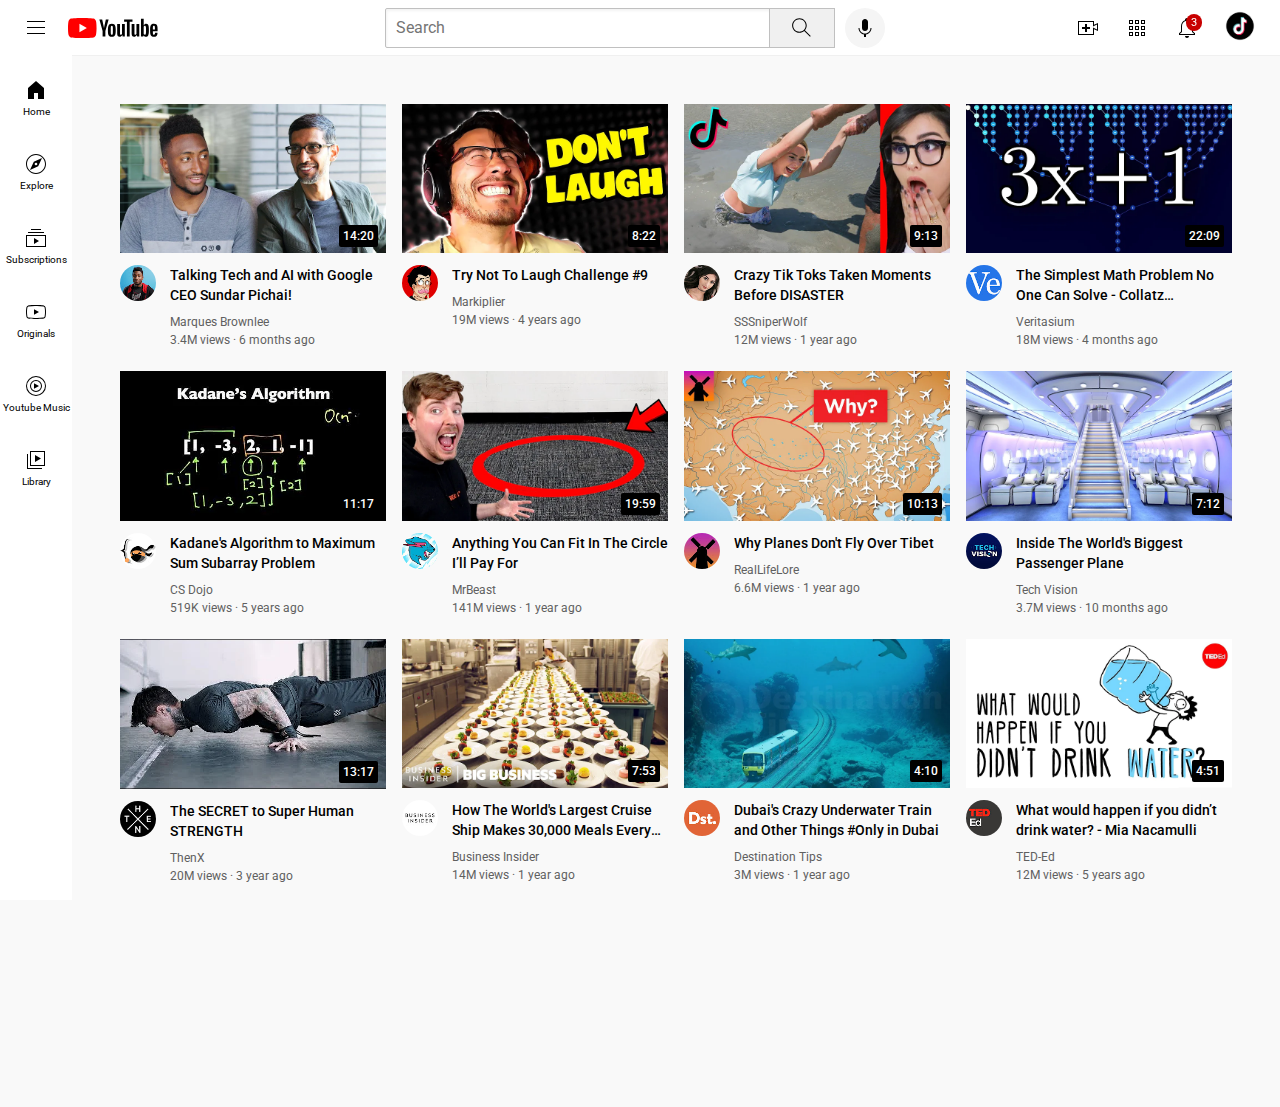
==== index.html @ 4697bb79 "Renamed index.html" ====
<!DOCTYPE html>
<html>
  <head>
    <meta charset="utf-8">
    <title>Youtube.com</title>
    <meta name="viewport" content="width=device-width, initial-scale=1, shrink-to-fit=no">
    <link rel="stylesheet" href="styles/general.css">
    <link rel="stylesheet" href="styles/header.css">
    <link rel="stylesheet" href="styles/video.css">
    <link rel="stylesheet" href="styles/sidebar.css">

    <link rel="preconnect" href="https://fonts.googleapis.com">
    <link rel="preconnect" href="https://fonts.gstatic.com" crossorigin>
    <link href="https://fonts.googleapis.com/css2?family=Montserrat:wght@700&family=Permanent+Marker&family=Roboto:ital,wght@0,100;0,300;0,400;0,500;0,700;0,900;1,100;1,300;1,400;1,500;1,700;1,900&display=swap" rel="stylesheet">
    <style>
    </style>
  </head>
  
  <body>
    <header class="header">
      <div class="left-section">
        <img class="hamburger-menu"src="header/hamburger-menu.svg">
        <img class="youtube-logo"src="header/youtube-logo.svg">
      </div>
      <div class="middle-section">
        <input class="search-bar"type="textbox" placeholder="Search">
        <button class="search-button">
          <img class="search-icon" src="header/search.svg">
          <div class="tooltip">Search</div>
        </button>
        <button class="voice-search-button">
          <img class="voice-search-icon"src="header/voice-search-icon.svg">
          <div class="tooltip">Search with your voice</div>
        </button>
      </div>
      <div class="right-section">
        <div class="upload-icon-container">
         <img class="upload-icon"src="header/upload.svg">
         <div class="tooltip">Create</div>
        </div>
        <div class="youtube-apps-container">
          <img class="youtube-icon"src="header/youtube-apps.svg">
          <div class="tooltip">Youtube Apps</div>
        </div>
        <div class="notifications-container">
            <div class="notif-container">
              <img class="notification-icon"src="header/notifications.svg">
              <div class="tooltip">Notifications</div>
            </div>
          <div class="notification-count">3</div>
        </div>
        <div class="profile-container">
          <a href="https://www.youtube.com/@tiktok" target="_blank">
            <img class="my-profile-icon"src="profiles/tiktok-profile.avif">
          </a>
          <div class="tooltip">My profile</div>
        </div>
    </header>

    <nav class="sidebar">
      <div class="sidebar-link">
        <img src="sidebar/home.svg">
        <div class="sidebar-icon-name">Home</div>
      </div> 
      <div class="sidebar-link">
        <img src="sidebar/explore.svg">
        <div class="sidebar-icon-name">Explore</div>
      </div> 
      <div class="sidebar-link">
        <img src="sidebar/subscriptions.svg">
        <div class="sidebar-icon-name">Subscriptions</div>
      </div> 
      <div class="sidebar-link">
        <img src="sidebar/originals.svg">
        <div class="sidebar-icon-name">Originals</div>
      </div> 
      <div class="sidebar-link">
        <img src="sidebar/youtube-music.svg">
        <div class="sidebar-icon-name">Youtube Music</div>
      </div> 
      <div class="sidebar-link">
        <img src="sidebar/library.svg">
        <div class="sidebar-icon-name">Library</div>
      </div> 
    </nav>

    <main>
      <section class="video-grid">
        <div class="video-preview">
          <div class="thumbnail-row">
            <a href="https://www.youtube.com/watch?v=n2RNcPRtAiY" target="_blank">
                <img class="thumbnail" src="thumbnails/thumbnail-1.webp">
              <div class="video-time">14:20</div>
            </a>  
          </div> 
          <div class="video-info-grid">
            <div class="channel-picture">
              <a href="https://www.youtube.com/c/mkbhd" target="_blank">
                <img class="profile-picture"src="profiles/channel-1.jpeg"> 
              </a>
            </div>
            <div class="video-info">
    
              <p class="video-title">
                <a href="https://www.youtube.com/watch?v=n2RNcPRtAiY" target="_blank">
                  Talking Tech and AI with Google CEO Sundar Pichai!
                </a> 
              </p>
    
              <p class="video-author"> Marques Brownlee</p>
    
              <p class="video-stats">3.4M views · 6 months ago</p>
              
            </div>
          </div>
        </div> 
    
        <div class="video-preview">
          <div class="thumbnail-row">
            <a href="https://www.youtube.com/watch?v=mP0RAo9SKZk" target="_blank">
                <img class="thumbnail" src="thumbnails/thumbnail-2.webp">
              <div class="video-time">8:22</div>
            </a> 
          </div> 
          <div class="video-info-grid">
            <div class="channel-picture">
              <a href="https://www.youtube.com/c/markiplier" target="_blank">
                <img class="profile-picture"src="profiles/channel-2.jpeg"> 
              </a>
            </div>
            <div class="video-info">
    
              <p class="video-title">
                <a href="https://www.youtube.com/watch?v=mP0RAo9SKZk" target="_blank">
                  Try Not To Laugh Challenge #9
                </a> 
              </p>
    
              <p class="video-author"> Markiplier</p>
    
              <p class="video-stats">19M views · 4 years ago</p>
              
            </div>
          </div>
        </div> 
    
        <div class="video-preview">
          <div class="thumbnail-row">
            <a href="https://www.youtube.com/watch?v=FgjPQQeTh1w" target="_blank">
                <img class="thumbnail" src="thumbnails/thumbnail-3.webp">
                <div class="video-time">9:13</div>
            </a>    
          </div> 
          <div class="video-info-grid">
            <div class="channel-picture">
              <a href="https://www.youtube.com/user/SSSniperWolf" target="_blank">
                <img class="profile-picture"src="profiles/channel-3.jpeg">
              </a> 
            </div>
            <div class="video-info">
              
              <p class="video-title">
                <a href="https://www.youtube.com/watch?v=FgjPQQeTh1w" target="_blank">
                  Crazy Tik Toks Taken Moments Before DISASTER
                </a>
              </p>
    
              <p class="video-author"> SSSniperWolf</p>
    
              <p class="video-stats">12M views · 1 year ago</p>
              
            </div>
          </div>
        </div> 
    
        <div class="video-preview">
          <div class="thumbnail-row">
            <a href="https://www.youtube.com/watch?v=094y1Z2wpJg" target="_blank">
                <img class="thumbnail" src="thumbnails/thumbnail-4.webp">
                <div class="video-time">22:09</div>
            </a>    
          </div> 
          <div class="video-info-grid">
            <div class="channel-picture">
              <a href="https://www.youtube.com/c/veritasium" target="_blank">
                <img class="profile-picture"src="profiles/channel-4.jpeg"> 
              </a> 
            </div>
            <div class="video-info">
              
              <p class="video-title">
                <a href="https://www.youtube.com/watch?v=094y1Z2wpJg" target="_blank">
                  The Simplest Math Problem No One Can Solve - Collatz Conjecture
                </a>
              </p>

              <p class="video-author"> Veritasium</p>
    
              <p class="video-stats">18M views · 4 months ago</p>
              
            </div>
          </div>
        </div> 

        <div class="video-preview">
          <div class="thumbnail-row">
            <a href="https://www.youtube.com/watch?v=86CQq3pKSUw" target="_blank">
                <img class="thumbnail" src="thumbnails/thumbnail-5.webp">
                <div class="video-time">11:17</div>
            </a>    
          </div> 
          <div class="video-info-grid">
            <div class="channel-picture">
              <a href="https://www.youtube.com/c/CSDojo" target="_blank">
                <img class="profile-picture"src="profiles/channel-5.jpeg"> 
              </a> 
            </div>
            <div class="video-info">
              
              <p class="video-title">
                <a href="https://www.youtube.com/watch?v=86CQq3pKSUw" target="_blank">
                  Kadane's Algorithm to Maximum Sum Subarray Problem
                </a>
              </p>
    
              <p class="video-author">CS Dojo</p>
    
              <p class="video-stats">519K views · 5 years ago</p>
              
            </div>
          </div>
        </div> 
    
        <div class="video-preview">
          <div class="thumbnail-row">
            <a href="https://www.youtube.com/watch?v=yXWw0_UfSFg" target="_blank">
                <img class="thumbnail" src="thumbnails/thumbnail-6.webp">
                <div class="video-time">19:59</div>
            </a>    
          </div> 
          <div class="video-info-grid">
            <div class="channel-picture">
              <a href="https://www.youtube.com/channel/UCX6OQ3DkcsbYNE6H8uQQuVA" target="_blank">
                <img class="profile-picture"src="profiles/channel-6.jpeg"> 
              </a> 
            </div>
            <div class="video-info">
              
              <p class="video-title">
                <a href="https://www.youtube.com/watch?v=yXWw0_UfSFg" target="_blank">
                  Anything You Can Fit In The Circle I’ll Pay For
                </a>
              </p>
    
              <p class="video-author">MrBeast</p>
    
              <p class="video-stats">141M views · 1 year ago</p>
              
            </div>
          </div>
        </div> 

        <div class="video-preview">
          <div class="thumbnail-row">
            <a href="https://www.youtube.com/watch?v=fNVa1qMbF9Y" target="_blank">
                <img class="thumbnail" src="thumbnails/thumbnail-7.webp">
                <div class="video-time">10:13</div>
            </a>    
          </div> 
          <div class="video-info-grid">
            <div class="channel-picture">
              <a href="https://www.youtube.com/channel/UCP5tjEmvPItGyLhmjdwP7Ww" target="_blank">
                <img class="profile-picture"src="profiles/channel-7.jpeg"> 
              </a> 
            </div>
            <div class="video-info">
              
              <p class="video-title">
                <a href="https://www.youtube.com/watch?v=fNVa1qMbF9Y" target="_blank">
                  Why Planes Don't Fly Over Tibet
                </a>
              </p>
    
              <p class="video-author">RealLifeLore</p>
    
              <p class="video-stats">6.6M views · 1 year ago</p>
              
            </div>
          </div>
        </div> 

        <div class="video-preview">
          <div class="thumbnail-row">
            <a href="https://www.youtube.com/watch?v=lFm4EM1juls" target="_blank">
                <img class="thumbnail" src="thumbnails/thumbnail-8.webp">
                <div class="video-time">7:12</div>
            </a>    
          </div> 
          <div class="video-info-grid">
            <div class="channel-picture">
              <a href="https://www.youtube.com/channel/UCHAK6CyegY22Zj2GWrcaIxg" target="_blank">
                <img class="profile-picture"src="profiles/channel-8.jpeg"> 
              </a> 
            </div>
            <div class="video-info">
              
              <p class="video-title">
                <a href="https://www.youtube.com/watch?v=lFm4EM1juls" target="_blank">
                  Inside The World's Biggest Passenger Plane
                </a>
              </p>
    
              <p class="video-author">Tech Vision</p>
    
              <p class="video-stats">3.7M views · 10 months ago</p>
              
            </div>
          </div>
        </div> 

        <div class="video-preview">
          <div class="thumbnail-row">
            <a href="https://www.youtube.com/watch?v=ixmxOlcrlUc" target="_blank">
                <img class="thumbnail" src="thumbnails/thumbnail-9.webp">
                <div class="video-time">13:17</div>
            </a>    
          </div> 
          <div class="video-info-grid">
            <div class="channel-picture">
              <a href="https://www.youtube.com/c/OFFICIALTHENXSTUDIOS" target="_blank">
                <img class="profile-picture"src="profiles/channel-9.jpeg"> 
              </a> 
            </div>
            <div class="video-info">
              
              <p class="video-title">
                <a href="https://www.youtube.com/watch?v=ixmxOlcrlUc" target="_blank">
                  The SECRET to Super Human STRENGTH
                </a>
              </p>
    
              <p class="video-author">ThenX</p>
    
              <p class="video-stats">20M views · 3 year ago</p>
              
            </div>
          </div>
        </div> 

        <div class="video-preview">
          <div class="thumbnail-row">
            <a href="https://www.youtube.com/watch?v=R2vXbFp5C9o" target="_blank">
                <img class="thumbnail" src="thumbnails/thumbnail-10.webp">
                <div class="video-time">7:53</div>
            </a>    
          </div> 
          <div class="video-info-grid">
            <div class="channel-picture">
              <a href="https://www.youtube.com/user/businessinsider" target="_blank">
                <img class="profile-picture"src="profiles/channel-10.jpeg"> 
              </a> 
            </div>
            <div class="video-info">
              
              <p class="video-title">
                <a href="https://www.youtube.com/watch?v=R2vXbFp5C9o" target="_blank">
                  How The World's Largest Cruise Ship Makes 30,000 Meals Every Day
                </a>
              </p>
    
              <p class="video-author">Business Insider</p>
    
              <p class="video-stats">14M views · 1 year ago</p>
              
            </div>
          </div>
        </div> 

        <div class="video-preview">
          <div class="thumbnail-row">
            <a href="https://www.youtube.com/watch?v=0nZuYyXET3s" target="_blank">
                <img class="thumbnail" src="thumbnails/thumbnail-11.webp">
                <div class="video-time">4:10</div>
            </a>    
          </div> 
          <div class="video-info-grid">
            <div class="channel-picture">
              <a href="https://www.youtube.com/c/Destinationtips" target="_blank">
                <img class="profile-picture"src="profiles/channel-11.jpeg"> 
              </a> 
            </div>
            <div class="video-info">
              
              <p class="video-title">
                <a href="https://www.youtube.com/watch?v=0nZuYyXET3s" target="_blank">
                  Dubai's Crazy Underwater Train and Other Things #Only in Dubai
                </a>
              </p>
    
              <p class="video-author">Destination Tips</p>
    
              <p class="video-stats">3M views · 1 year ago</p>
              
            </div>
          </div>
        </div> 

        <div class="video-preview">
          <div class="thumbnail-row">
            <a href="https://www.youtube.com/watch?v=9iMGFqMmUFs" target="_blank">
                <img class="thumbnail" src="thumbnails/thumbnail-12.webp">
                <div class="video-time">4:51</div>
            </a>    
          </div> 
          <div class="video-info-grid">
            <div class="channel-picture">
              <a href="hhttps://www.youtube.com/teded" target="_blank">
                <img class="profile-picture"src="profiles/channel-12.jpeg"> 
              </a> 
            </div>
            <div class="video-info">
              
              <p class="video-title">
                <a href="https://www.youtube.com/watch?v=9iMGFqMmUFs" target="_blank">
                  What would happen if you didn’t drink water? - Mia Nacamulli
                </a>
              </p>
    
              <p class="video-author">TED-Ed</p>
    
              <p class="video-stats">12M views · 5 years ago</p>
              
            </div>
          </div>
        </div> 

      </section>
    </main>

    <footer class="footer"></footer>
  </body>
</html>
---- styles/general.css ----
p{
  font-family: "Roboto", Arial;
  margin-top: 0px;
  margin-bottom: 0px;
}

body{
  margin: 0;
  padding-top: 80px;
  padding-left: 96px;
  padding-right: 24px;

  background-color: rgb(249, 249, 249);

  /* height: 1500px; Remove this at the end */
}

.footer{
  height: 200px; /* Makes space at the bottom */
}
---- styles/header.css ----
.header{
  height: 55px;

  display: flex;
  flex-direction: row;
  justify-content: space-between;

  position: fixed;
  top: 0;
  left: 0;
  right: 0;
  z-index: 100;

  background-color: white;
  border-bottom-width: 1px;
  border-bottom-style: solid;
  border-bottom-color: rgb(240, 240, 240);
}

                             /* LEFT HEADER SECTION */

.left-section{
  display: flex;
  /* background-color: lightblue; */
  align-items: center;
}

.hamburger-menu {
  height: 24px;
  margin-left: 24px; 
  margin-right: 20px;
}

.youtube-logo {
  height: 20px;
}

                            /* MIDDLE HEADER SECTION */
.middle-section{
  /* background-color: lightpink; */
  flex: 1;
  margin-left: 70px;
  margin-right: 35px;
  max-width: 500px;
  display: flex;
  align-items: center;
}

.search-bar{
  flex: 1;
  height: 36px;
  padding-left: 10px;
  font-size: 16px;
  border-width: 1px;
  border-style: solid;
  border-color:  rgb(192, 192, 192);
  border-radius: 2px;
  box-shadow: inset 1px 2px 3px rgba(0, 0, 0, 0.05);
  width: 0;
}

.search-bar::placeholder{
  font-family: "Roboto", Arial;
  font-size: 16px;
}

.search-button{
  height: 40px;
  width: 66px;
  background-color: rgb(240, 240, 240);
  border-width: 1px;
  border-style: solid;
  border-color: rgb(192, 192, 192);
  margin-left: -2px;
  margin-right: 10px;
}

.search-button,
.voice-search-button {
  display: flex;
  justify-content: center;
  align-items: center;
  position: relative;
}

.search-button .tooltip,
.voice-search-button .tooltip{
  position: absolute;
  background-color: grey;
  color: white;
  padding: 4px 8px 4px 8px;
  border-radius: 2px;
  font-size: 12px;
  font-family: "Roboto", Arial;

  bottom: -30px;
  opacity: 0;
  transition: opacity 0.15s;

  pointer-events: none; /* Avoids triggering via tooltip hover */
  white-space: nowrap; /* Avoids block the html element */
}

.search-button:hover .tooltip,
.voice-search-button:hover .tooltip{
  opacity: 1;
}

.search-icon{
  height: 25px;
  /* margin-top: 4px; */
}

.voice-search-button{
  height: 40px;
  width: 40px;
  border-radius: 20px;
  background-color: rgb(245, 245, 245);
  border-style: none;
}

.voice-search-icon{
  height: 24px;
  /* margin-top: 4px; */
}

                          /* RIGHT HEADER SECTION */
.right-section{
  width: 180px;
  margin-right: 24px;
  display: flex;
  align-items: center;
  justify-content: space-between;
  /* background: lightpink; */
  flex-shrink: 0;
}

.upload-icon{
  height: 24px;
}

.youtube-icon{
  height: 24px;
}

.notification-icon{
  height: 24px;
}

.notifications-container{
  position: relative;
}

.notification-count{
  position: absolute;
  top: -2px;
  right: -3px;
  color: white;
  background-color: rgb(200, 0, 0);

  font-family: "Roboto", Arial;
  font-size: 11px;
  padding-left: 5px;
  padding-right: 5px;
  padding-top: 2px;
  padding-bottom: 2px;

  border-radius: 10px;
}


.my-profile-icon{
  height: 32px;
  border-radius: 16px;
}

.upload-icon-container,
.youtube-apps-container,
.notif-container,
.profile-container{
  display: flex;
  justify-content: center;
  align-items: center;
  position: relative;
}

.upload-icon-container .tooltip,
.youtube-apps-container .tooltip,
.notif-container .tooltip,
.profile-container .tooltip{
  position: absolute;
  background-color: grey;
  color: white;
  padding: 4px 8px 4px 8px;
  border-radius: 2px;
  font-size: 12px;
  font-family: "Roboto", Arial;

  bottom: -30px;
  opacity: 0;
  transition: opacity 0.15s;

  pointer-events: none; /* Avoids triggering via tooltip hover */
  white-space: nowrap; /* Avoids block the html element */
}

.upload-icon-container:hover .tooltip,
.youtube-apps-container:hover .tooltip,
.notif-container:hover .tooltip,
.profile-container:hover .tooltip{
  opacity: 1;
}
---- styles/video.css ----
.thumbnail{
  width: 100%;
}


.video-preview {
  padding: 4px;
  vertical-align: top;
}

.video-info-grid{
  display: grid;
  grid-template-columns: 50px 1fr;
}
.channel-picture{
  /* display: inline-block; */
  /* width: 50px; */
  /* background-color: grey; */
}

.video-info{
  /* display: inline-block; */
  /* width: 200px; */
  /* background-color: grey; */
}
 .video-title{
  margin: 0px;
  font-size: 14px;
  font-weight: 500;
  line-height: 20px;
  margin-bottom: 10px;
  overflow: hidden;
  display: -webkit-box;
    -webkit-line-clamp: 2;
    -webkit-box-orient: vertical;
  /* text-overflow: ellipsis; */
 }

 .video-title a{
  text-decoration: none;
  color: black;
 }

.profile-picture{
  width: 36px;
  border-radius: 50%;
}

.thumbnail-row{
  margin-bottom: 8px;
  position: relative;
}

.video-author,
.video-stats{
  font-size: 12px;
  color: rgb(96, 96, 96);
}

.video-author{
  margin-bottom: 4px;
}

.video-grid{
  display: grid;
  grid-template-columns: 1fr 1fr;
  row-gap: 16px;
  column-gap: 8px;
  padding: 20px;

}

@media (min-width: 870px),(min-width: 1124px) {
  .video-grid{
    grid-template-columns: 1fr 1fr 1fr;
  }
}

@media (min-width: 1125px) {
  .video-grid{
    grid-template-columns: 1fr 1fr 1fr 1fr;
  }
}


.video-time{
  font-family: "Roboto", Arial;
  font-size: 12px;
  font-weight: 500;
  padding-left: 4px;
  padding-right: 4px;
  padding-top: 4px;
  padding-bottom: 4px;

  border-radius: 2px;
  background-color: black;
  color: white;
  position: absolute;
  bottom: 10px;
  right: 8px;
}
---- styles/sidebar.css ----
.sidebar{
  position: fixed;
  left: 0;
  bottom: 0;
  top: 55px;
  z-index: 200;
  padding-top: 5px;

  background-color: white;
  width: 72px;
}

.sidebar-link{
   background-color: white;
   height: 74px;
   display: flex;
   flex-direction: column;
   justify-content: center;
   align-items: center;
   cursor: pointer;
   /* margin-bottom: 1px; */
}

.sidebar-link:hover{
  background-color: rgb(235, 235, 235);
}

/* This targets all images inside a class of sidebar-link */
.sidebar-link img {
  height: 24px;
  margin-bottom: 4px;
}

.sidebar-icon-name{
  font-family: "Roboto", Arial;
  font-size: 10px;
}
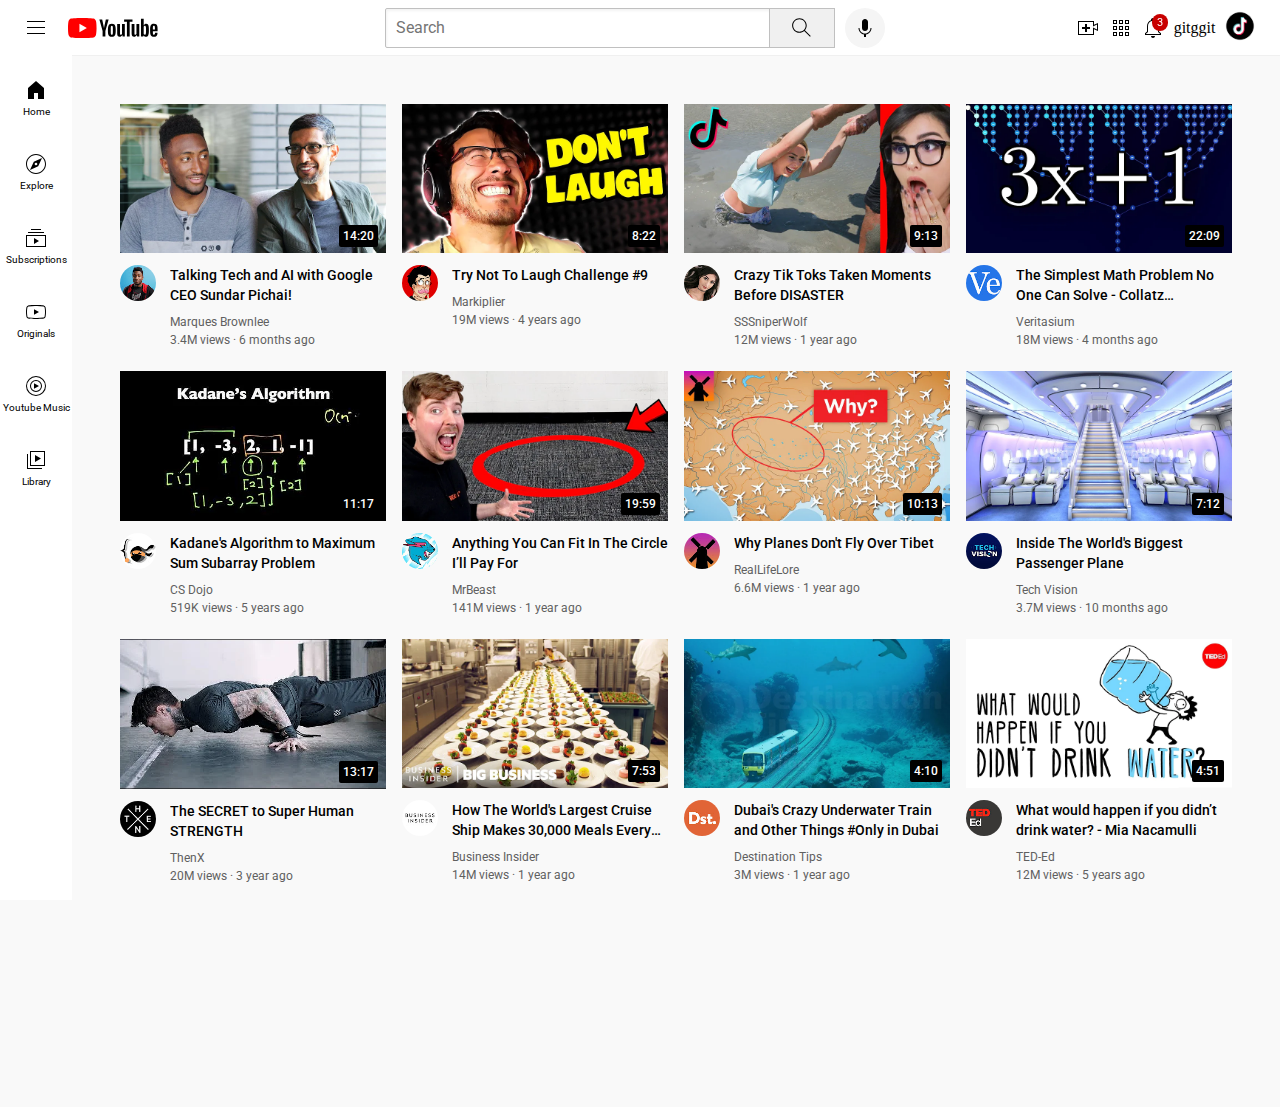
==== commit 15794a90: "Renamed index.html" ====
--- a/index.html
+++ b/index.html
@@ -48,7 +48,7 @@
               <div class="tooltip">Notifications</div>
             </div>
           <div class="notification-count">3</div>
-        </div>
+        </div>gitggit
         <div class="profile-container">
           <a href="https://www.youtube.com/@tiktok" target="_blank">
             <img class="my-profile-icon"src="profiles/tiktok-profile.avif">
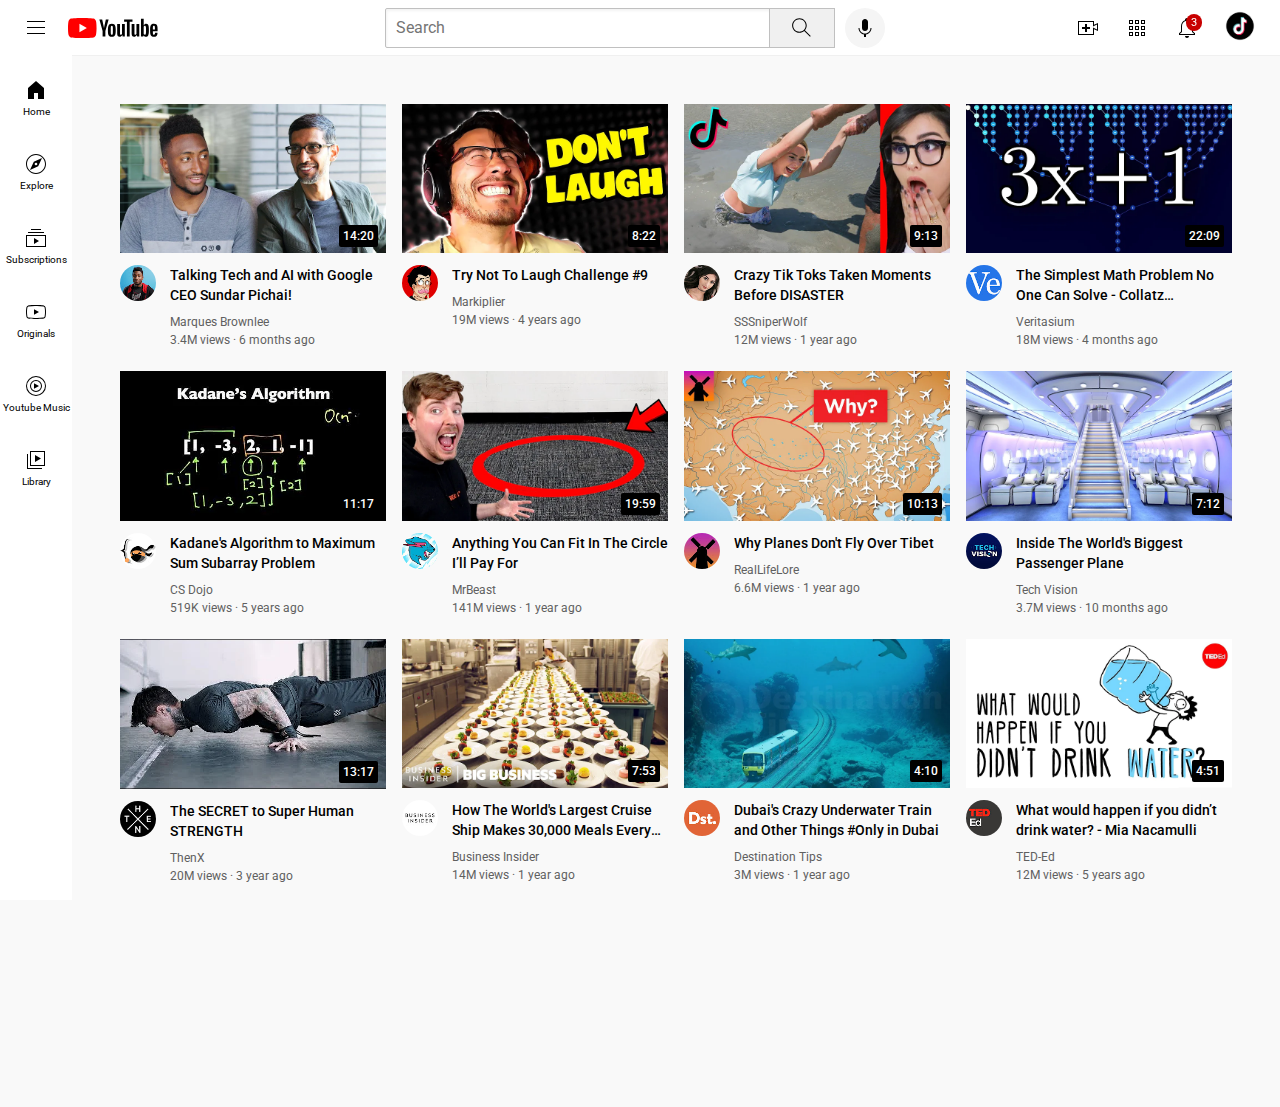
==== commit 3ff7cb49: "fixed text in header" ====
--- a/index.html
+++ b/index.html
@@ -48,7 +48,7 @@
               <div class="tooltip">Notifications</div>
             </div>
           <div class="notification-count">3</div>
-        </div>gitggit
+        </div>
         <div class="profile-container">
           <a href="https://www.youtube.com/@tiktok" target="_blank">
             <img class="my-profile-icon"src="profiles/tiktok-profile.avif">
